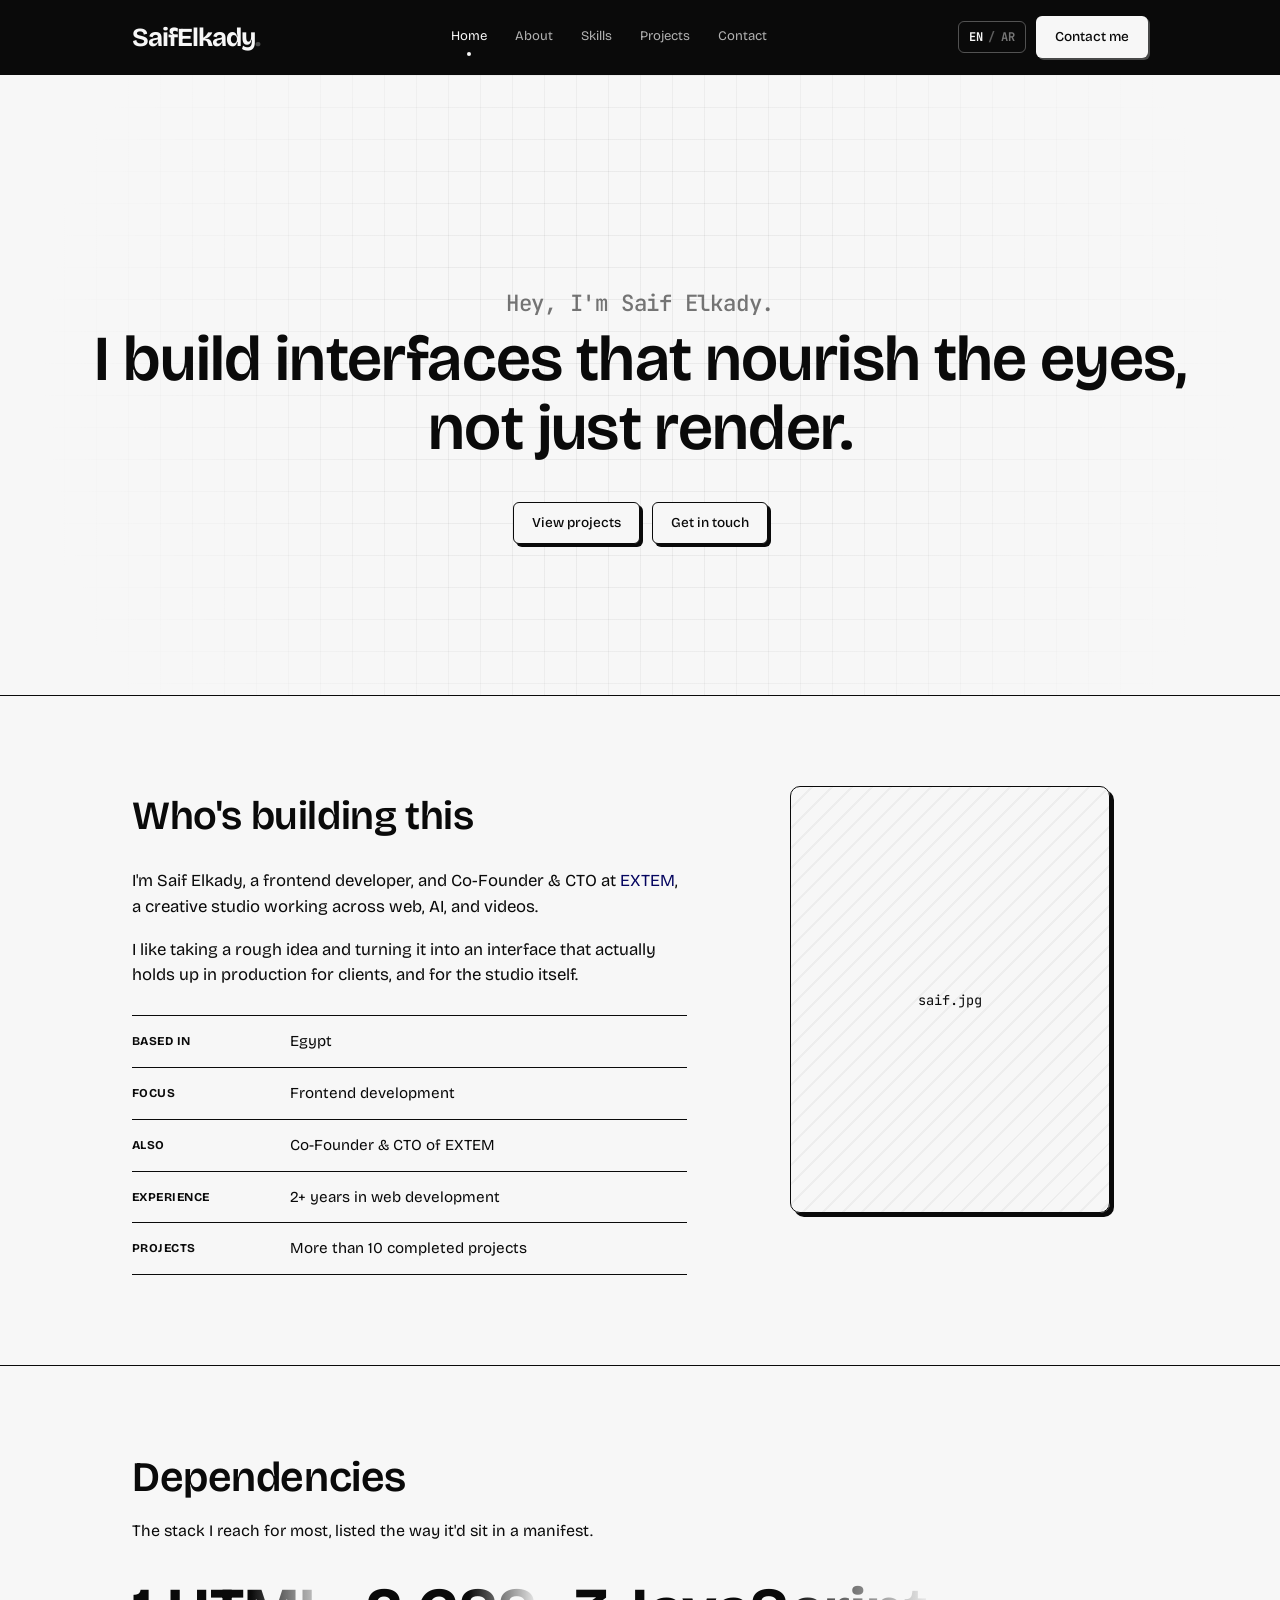
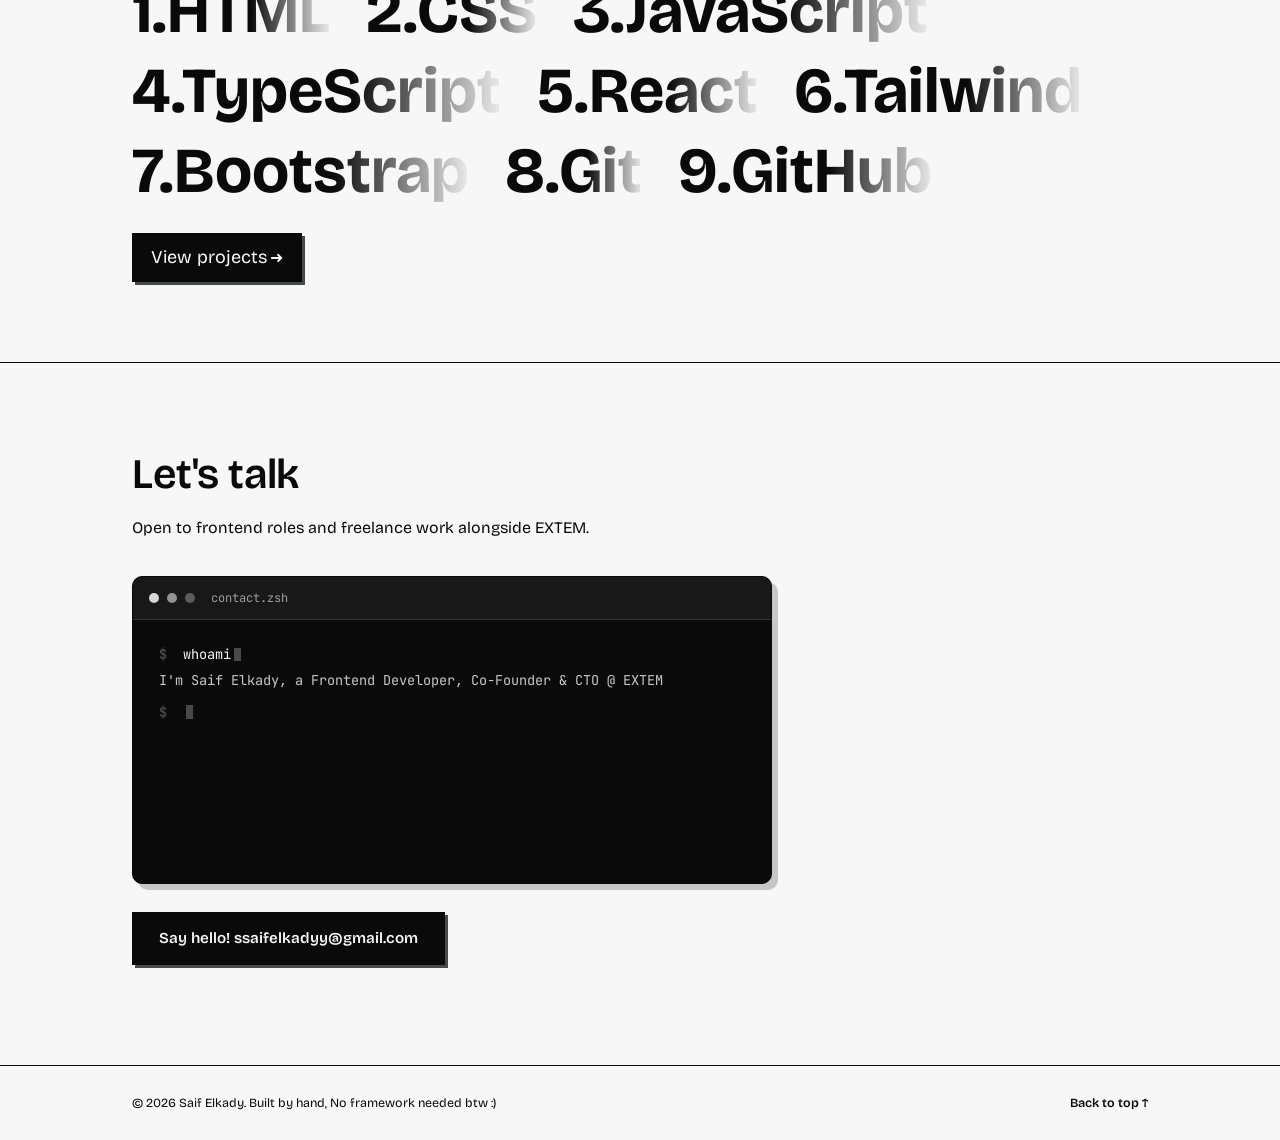
==== index.html @ 5979d2f0 "V1" ====
<!DOCTYPE html>
<html lang="en">

<head>
    <meta charset="UTF-8">
    <meta name="viewport" content="width=device-width, initial-scale=1.0">
    <title>Saif Elkady - The Website Dealer</title>
    <link rel="preconnect" href="https://fonts.googleapis.com" />
    <link rel="preconnect" href="https://fonts.gstatic.com" crossorigin />
    <link
        href="https://fonts.googleapis.com/css2?family=Bricolage+Grotesque:opsz,wght@12..96,200..800&family=Cairo:wght@200..1000&family=JetBrains+Mono:wght@400;700&display=swap"
        rel="stylesheet" />
    <link rel="stylesheet" href="style.css">

    <link rel="preconnect" href="https://fonts.googleapis.com">
    <link rel="preconnect" href="https://fonts.gstatic.com" crossorigin>
    <link href="https://fonts.googleapis.com/css2?family=Amiri+Quran&family=Bricolage+Grotesque:opsz,wght@12..96,200..800&family=DM+Sans:ital,opsz,wght@0,9..40,100..1000;1,9..40,100..1000&family=Montserrat:ital,wght@0,100..900;1,100..900&family=Zain:ital,wght@0,200;0,300;0,400;0,700;0,800;0,900;1,300;1,400&display=swap" rel="stylesheet">

</head>

<body class="is-loading">

    <div class="intro-loader" id="introLoader" role="presentation" aria-hidden="true">
        <span class="intro-brand" data-i18n="brand">SaifElkady<span class="accent-dot">.</span></span>
    </div>

    <header class="nav ">
        <div class="nav-inner">
            <div class="brand">
                <a href="#" class="brand-name" data-i18n="brand">SaifElkady<span class="accent-dot">.</span></a>
            </div>
            <nav class="tabs" aria-label="Section navigation">
                <a href="#hero" class="tab" data-i18n="nav.home">Home</a>
                <a href="#about" class="tab" data-i18n="nav.about">About</a>
                <a href="#skills" class="tab" data-i18n="nav.skills">Skills</a>
                <a href="projects.html" class="tab tab-projects" data-i18n="nav.projects">Projects</a>
                <a href="#contact" class="tab" data-i18n="nav.contact">Contact</a>
            </nav>
            <div class="nav-actions">
                <button type="button" class="lang-switch" id="langSwitch" aria-label="Switch language">
                    <span class="lang-switch-option" data-lang-option="en">EN</span>
                    <span class="lang-switch-divider">/</span>
                    <span class="lang-switch-option" data-lang-option="ar">AR</span>
                </button>
                <a href="#contact" class="cta-btn" data-i18n="nav.contactCta">Contact me</a>
                <button class="nav-toggle" id="navToggle" type="button" aria-expanded="false" aria-controls="mobileMenu" aria-label="Toggle navigation menu">
                    <span class="nav-toggle-bar"></span>
                    <span class="nav-toggle-bar"></span>
                    <span class="nav-toggle-bar"></span>
                </button>
            </div>
        </div>
        <div class="mobile-menu" id="mobileMenu">
            <a href="#hero" class="mobile-link" data-i18n="nav.home">Home</a>
            <a href="#about" class="mobile-link" data-i18n="nav.about">About</a>
            <a href="#skills" class="mobile-link" data-i18n="nav.skills">Skills</a>
            <a href="projects.html" class="mobile-link" data-i18n="nav.projects">Projects</a>
            <a href="#contact" class="mobile-link" data-i18n="nav.contact">Contact</a>
            <button type="button" class="mobile-lang-switch" id="mobileLangSwitch">
                <span class="lang-switch-option" data-lang-option="en">EN</span>
                <span class="lang-switch-divider">/</span>
                <span class="lang-switch-option" data-lang-option="ar">AR</span>
            </button>
        </div>
    </header>

    <main>

        <section class="hero reveal-section" id="hero">
            <div class="hero-copy">
                <h1>
                    <span class="hero-greet" data-i18n="hero.greet">Hey, I'm Saif Elkady.</span>
                    <br>
                    <span class="hero-line" data-i18n="hero.line">I build interfaces that nourish the eyes, not just render.</span>
                </h1>
                <div class="hero-actions">
                    <a href="projects.html" class="hero-btn" data-i18n="hero.viewProjects">View projects</a>
                    <a href="#contact" class="hero-btn" data-i18n="hero.getInTouch">Get in touch</a>
                </div>
            </div>
        </section>

        <section class="about reveal-section" id="about">
            <div class="section-inner about-inner">
                <div class="about-text">
                    <h2 data-i18n="about.heading">Who's building this</h2>
                    <p class="about-lede" data-i18n="about.lede1">I'm Saif Elkady, a frontend developer, and Co-Founder &amp; CTO at
                        <a href="https://extem.net" target="_blank" rel="noopener noreferrer" style="color: #05055f;">EXTEM</a>, a creative studio working across web, AI, and videos.
                    </p>
                    <p class="about-lede" data-i18n="about.lede2">I like taking a rough idea and turning it into an interface that
                        actually holds up in production for clients, and for the studio itself.</p>

                    <ul class="about-facts">
                        <li><span data-i18n="about.factBasedInLabel">Based in</span><span data-i18n="about.factBasedInValue">Egypt</span></li>
                        <li><span data-i18n="about.factFocusLabel">Focus</span><span data-i18n="about.factFocusValue">Frontend development</span></li>
                        <li><span data-i18n="about.factAlsoLabel">Also</span><span data-i18n="about.factAlsoValue">Co-Founder &amp; CTO of EXTEM</span></li>
                        <li><span data-i18n="about.factExpLabel">Experience</span><span data-i18n="about.factExpValue">2+ years in web development</span></li>
                        <li><span data-i18n="about.factProjLabel">Projects</span><span data-i18n="about.factProjValue">More than 10 completed projects</span></li>
                    </ul>
                </div>
                <div class="about-photo">
                    <div class="photo-frame">
                        <span>saif.jpg</span>
                    </div>
                </div>
            </div>
        </section>

        <section class="skills reveal-section" id="skills">
            <div class="section-inner">
                <h2 data-i18n="skills.heading">Skills</h2>
                <p class="section-sub" data-i18n="skills.sub">The skills I can use in my work.</p>

                <div class="chip-row">
                    <span class="chip">1.HTML</span>
                    <span class="chip">2.CSS</span>
                    <span class="chip">3.JavaScript</span>
                    <span class="chip">4.TypeScript</span>
                    <span class="chip">5.React</span>
                    <span class="chip">6.Tailwind</span>
                    <span class="chip">7.Bootstrap</span>
                    <span class="chip">8.Git</span>
                    <span class="chip">9.GitHub</span>
                </div>

                <a href="projects.html" class="cta-link"><span data-i18n="skills.viewProjects">View projects</span> <span>➜</span></a>
            </div>
        </section>

        <section class="contact reveal-section" id="contact">
            <div class="section-inner">
                <h2 data-i18n="contact.heading">Let's talk</h2>
                <p class="section-sub" data-i18n="contact.sub">Open to frontend roles and freelance work alongside EXTEM.</p>

                <div class="terminal">
                    <div class="editor-titlebar">
                        <span class="dot red"></span><span class="dot yellow"></span><span class="dot green"></span>
                        <span class="editor-filename">contact.zsh</span>
                    </div>
                    <div class="terminal-body">
                        <p><span class="prompt">$</span> <span class="type-cmd" data-text="whoami">whoami</span><span class="type-caret"></span></p>
                        <p class="out" data-i18n="contact.whoami">I'm Saif Elkady, a Frontend Developer, Co-Founder &amp; CTO @ EXTEM</p>
                        <p><span class="prompt">$</span> <span class="type-cmd" data-text="cat contact.md">cat contact.md</span><span class="type-caret"></span></p>
                        <p class="out">
                            <span data-i18n="contact.emailLabel">Email</span> &nbsp;&nbsp;➜ <a href="mailto:ssaifelkadyy@gmail.com">ssaifelkadyy@gmail.com</a><br>
                            <span data-i18n="contact.githubLabel">GitHub</span> &nbsp;➜ <a href="https://github.com/SaifElkady">https://github.com/SaifElkady</a><br>
                            <span data-i18n="contact.whatsappLabel">WhatsApp</span> ➜ <a href="https://wa.me/01114382483">+20 111 438 2483</a><br>
                            <span data-i18n="contact.instagramLabel">Instagram</span> ➜ <a href="https://www.instagram.com/ssaifelkadyy/">@ssaifelkadyy</a>
                        </p>
                        <p class="final-prompt"><span class="prompt">$</span> <span class="cursor-blink">&nbsp;</span></p>
                    </div>
                </div>

                <a href="mailto:ssaifelkadyy@gmail.com" class="btn btn-primary btn-large"><span data-i18n="contact.sayHello">Say hello! ssaifelkadyy@gmail.com</span></a>
            </div>
        </section>

    </main>

    <footer class="footer">
        <div class="section-inner footer-inner">
            <span data-i18n="footer.line">© 2026 Saif Elkady. Built by hand, No framework needed btw :)</span>
            <a href="#hero" class="back-top" data-i18n="footer.backTop">Back to top ↑</a>
        </div>
    </footer>

    <script src="i18n.js" defer></script>
    <script src="index.js" defer></script>

</body>

</html>
---- style.css ----
/* ============================================
   Saif Elkady — Portfolio
   Design: developer-editor motif — dark ink surface,
   accent highlights, Bricolage Grotesque + JetBrains Mono
   Arabic: Cairo (variable-weight companion to Bricolage Grotesque)
   ============================================ */

:root {
    --black: #0a0a0a;
    --white: #f7f7f7;
    --accent: #484949;
    --accent-selection: #212121ad;
    --bg: var(--white);
    --surface: var(--white);
    --border: var(--black);
    --text: var(--black);
    --text-invert: var(--white);
    --radius: 10px;
    --font-body: "Bricolage Grotesque", sans-serif;
    --font-arabic: "Zain", sans-serif;
    --font-mono: "JetBrains Mono", monospace;
    --dir: 1;
}

[dir="rtl"] {
    --dir: -1;
}

* {
    box-sizing: border-box;
    margin: 0;
    padding: 0;
}

*::selection {
    background: var(--accent-selection);
    color: var(--white);
}

html {
    scroll-behavior: smooth;
}

body {
    background: var(--bg);
    color: var(--text);
    font-family: var(--font-body);
    line-height: 1.5;
    -webkit-font-smoothing: antialiased;
    position: relative;
    overflow-x: hidden;
}

body.lang-ar {
    font-family: var(--font-arabic);
}


body.lang-ar .hero-greet,
body.lang-ar .editor-filename,
body.lang-ar .lang-switch,
body.lang-ar .mobile-lang-switch,
body.lang-ar .project-tag,
body.lang-ar .tag-chip {
    letter-spacing: 0;
}

.reveal-section {
    opacity: 0;
    transform: translateY(28px);
    transition: opacity 0.7s ease, transform 0.7s ease;
}

.reveal-section.is-visible {
    opacity: 1;
    transform: translateY(0);
}

a {
    color: inherit;
    text-decoration: none;
}

main,
header,
footer {
    position: relative;
    z-index: 1;
}

.section-inner {
    max-width: 1080px;
    margin: 0 auto;
    padding: 0 32px;
}

h1,
h2,
h3 {
    font-family: var(--font-body);
    font-weight: 600;
    letter-spacing: -0.01em;
}

body.lang-ar h1,
body.lang-ar h2,
body.lang-ar h3 {
    font-family: var(--font-arabic);
    letter-spacing: 0;
    font-weight: 700;
}

/* ============ INTRO LOADER ============ */
body.is-loading {
    overflow: hidden;
}

.intro-loader {
    position: fixed;
    inset: 0;
    z-index: 100;
    display: flex;
    align-items: center;
    justify-content: center;
    background: var(--black);
    transition: opacity 0.6s ease, visibility 0.6s ease;
}

.intro-brand {
    font-family: var(--font-body);
    font-weight: 700;
    font-size: clamp(28px, 6vw, 44px);
    letter-spacing: -0.04em;
    color: var(--white);
    opacity: 0;
    transform: translateY(8px);
    animation: introIn 0.5s ease 0.15s forwards;
    direction: ltr;
    unicode-bidi: isolate;
}

@keyframes introIn {
    to {
        opacity: 1;
        transform: translateY(0);
    }
}

.intro-loader.is-hidden {
    opacity: 0;
    visibility: hidden;
    pointer-events: none;
}

@media (prefers-reduced-motion: reduce) {
    .intro-loader {
        transition: none;
    }
    .intro-brand {
        animation: none;
        opacity: 1;
        transform: none;
    }
}

/* ============ NAV ============ */
.nav {
    position: sticky;
    top: 0;
    z-index: 10;
    background: var(--black);
    backdrop-filter: blur(10px);
    border-bottom: 1px solid var(--border);
}

.nav-inner {
    max-width: 1080px;
    margin: 0 auto;
    padding: 16px 32px;
    display: flex;
    align-items: center;
    justify-content: space-between;
    gap: 24px;
}

.brand {
    display: flex;
    align-items: center;
    gap: 4px;
    font-family: var(--font-body);
    font-weight: 700;
    font-size: 26px;
    letter-spacing: -0.04em;
    transition: all 0.2s ease;
    direction: ltr;
}

.brand-name {
    color: var(--white);
    display: inline-block;
    transition: all 0.2s ease;
}

.brand-name:hover {
    opacity: 0.8;
    scale: 0.991;
}

.accent-dot {
    color: var(--accent);
}

.tabs {
    position: relative;
    display: flex;
    gap: 4px;
    font-size: 0.82rem;
}

.tab {
    padding: 7px 12px;
    border-radius: 6px;
    color: var(--white);
    opacity: 0.7;
    transition: opacity 0.2s ease;
    position: relative;
}

.tab:hover,
.tab.is-active {
    opacity: 1;
}

.nav-dot {
    position: absolute;
    bottom: -2px;
    width: 4px;
    height: 4px;
    border-radius: 50%;
    background: var(--white);
    opacity: 0;
    transition: left 0.35s cubic-bezier(0.65, 0, 0.35, 1), opacity 0.2s ease;
    pointer-events: none;
}

.nav-dot.is-visible {
    opacity: 1;
}

.nav-actions {
    display: flex;
    align-items: center;
    gap: 10px;
}

/* ---- Language switch ---- */
.lang-switch,
.mobile-lang-switch {
    display: inline-flex;
    align-items: center;
    gap: 5px;
    font-family: var(--font-mono);
    font-size: 0.75rem;
    font-weight: 700;
    letter-spacing: 0.02em;
    background: transparent;
    color: var(--white);
    border: 1px solid rgba(247, 247, 247, 0.3);
    border-radius: 6px;
    padding: 7px 10px;
    cursor: pointer;
    transition: border-color 0.2s ease, background 0.2s ease;
    direction: ltr;
}

.lang-switch:hover,
.mobile-lang-switch:hover {
    border-color: rgba(247, 247, 247, 0.7);
}

.lang-switch-option {
    opacity: 0.45;
    transition: opacity 0.2s ease;
}

.lang-switch-option.is-active {
    opacity: 1;
}

.lang-switch-divider {
    opacity: 0.35;
}

.mobile-lang-switch {
    margin: 14px 32px 18px;
    align-self: flex-start;
}

@media (min-width: 861px) {
    .mobile-lang-switch {
        display: none;
    }
}

.nav-toggle {
    display: none;
    flex-direction: column;
    justify-content: center;
    align-items: center;
    gap: 4px;
    width: 36px;
    height: 36px;
    background: transparent;
    border: 1px solid rgba(247, 247, 247, 0.3);
    border-radius: 6px;
    cursor: pointer;
    padding: 0;
}

.nav-toggle-bar {
    width: 16px;
    height: 2px;
    background: var(--white);
    transition: transform 0.25s ease, opacity 0.2s ease;
}

.nav-toggle[aria-expanded="true"] .nav-toggle-bar:nth-child(1) {
    transform: translateY(6px) rotate(45deg);
}

.nav-toggle[aria-expanded="true"] .nav-toggle-bar:nth-child(2) {
    opacity: 0;
}

.nav-toggle[aria-expanded="true"] .nav-toggle-bar:nth-child(3) {
    transform: translateY(-6px) rotate(-45deg);
}

.mobile-menu {
    display: flex;
    flex-direction: column;
    background: var(--black);
    border-top: 1px solid rgba(247, 247, 247, 0.12);
    max-height: 0;
    overflow: hidden;
    transition: max-height 0.3s ease;
}

.mobile-menu.is-open {
    max-height: 400px;
}

.mobile-link {
    padding: 14px 32px;
    color: var(--white);
    font-size: 0.95rem;
    opacity: 0.8;
    border-bottom: 1px solid rgba(247, 247, 247, 0.08);
    transition: opacity 0.15s ease;
}

.mobile-link:last-child {
    border-bottom: none;
}

.mobile-link:hover,
.mobile-link.is-active {
    opacity: 1;
}

@media (min-width: 861px) {
    .mobile-menu,
    .nav-toggle {
        display: none;
    }
}

@media (prefers-reduced-motion: reduce) {
    .mobile-menu {
        transition: none;
    }
}

.cta-btn {
    font-size: 0.85rem;
    font-weight: 500;
    padding: 10px 18px;
    border-radius: 6px;
    border: 1px solid transparent;
    display: inline-block;
    transition: all 0.2s ease;
    white-space: nowrap;
    background: var(--white);
    color: var(--black);
    box-shadow: calc(2px * var(--dir)) 2px 0px var(--accent);
}

.cta-btn:hover {
    transform: translate(calc(-1px * var(--dir)), -1px);
    box-shadow: calc(3px * var(--dir)) 3px 0px var(--accent);
}

.cta-btn:active {
    transform: translate(calc(1px * var(--dir)), 1px);
    box-shadow: calc(1px * var(--dir)) 1px 0px var(--accent);
}

/* ============ HERO ============ */
.hero {
    position: relative;
    background: var(--white);
    color: var(--black);
    padding: 88px 32px 60px;
    overflow: hidden;
    isolation: isolate;
    min-height: 620px;
    display: flex;
    align-items: center;
    justify-content: center;
    background-image:
        linear-gradient(to right, rgba(10, 10, 10, 0.05) 1px, transparent 1px),
        linear-gradient(to bottom, rgba(10, 10, 10, 0.05) 1px, transparent 1px);
    background-size: 32px 32px;
    --mx: 50%;
    --my: 42%;
}

.hero::before {
    content: "";
    position: absolute;
    inset: 0;
    background: radial-gradient(circle at center, transparent 30%, var(--white) 85%);
    pointer-events: none;
    z-index: 1;
}

.hero::after {
    content: "";
    position: absolute;
    inset: 0;
    background: radial-gradient(420px circle at var(--mx) var(--my), rgba(10, 10, 10, 0.06), transparent 70%);
    pointer-events: none;
    z-index: 2;
    opacity: 0;
    transition: opacity 0.4s ease;
}

.hero:hover::after {
    opacity: 1;
}

@media (prefers-reduced-motion: reduce), (pointer: coarse) {
    .hero::after {
        display: none;
    }
}

.hero-copy {
    position: relative;
    z-index: 3;
    display: flex;
    flex-direction: column;
    align-items: center;
    justify-content: center;
    margin: 0 auto;
    text-align: center;
}

.hero-copy h1 {
    font-size: clamp(2rem, 5vw, 76px);
    line-height: 1.08;
    max-width: 1200px;
    margin-bottom: 40px;
    color: var(--black);
}

body.lang-ar .hero-copy h1 {
    line-height: 1.35;
}

.hero-line {
    display: inline-block;
}

.hero-greet {
    display: inline-block;
    font-family: "JetBrains Mono", monospace;
    font-size: clamp(1rem, 2.2vw, 1.4rem);
    font-weight: 500;
    letter-spacing: -0.01em;
    color: var(--black);
    opacity: 0.55;
    margin-bottom: 4px;
}

body.lang-ar .hero-greet {
    font-family: var(--font-arabic);
    font-weight: 600;
}

.hero-actions {
    display: flex;
    gap: 12px;
    justify-content: center;
    opacity: 0;
    animation: slideUp 0.8s cubic-bezier(0.16, 1, 0.3, 1) 0.2s forwards;
    animation-play-state: paused;
}

body.intro-done .hero-actions {
    animation-play-state: running;
}


.hero-btn {
    font-size: 0.85rem;
    font-weight: 500;
    padding: 10px 18px;
    border-radius: 6px;
    border: 1px solid var(--black);
    display: inline-block;
    transition: transform 0.1s ease, box-shadow 0.1s ease, background 0.15s ease;
    white-space: nowrap;
    background: var(--white);
    color: var(--black);
    box-shadow: calc(3px * var(--dir)) 3px 0px var(--black);
}

.hero-btn:hover {
    background: var(--black);
    color: var(--white);
    box-shadow: calc(1px * var(--dir)) 1px 0px var(--black);
    transform: translate(calc(2px * var(--dir)), 2px);
}

.hero-btn:active {
    transform: translate(calc(3px * var(--dir)), 3px);
    box-shadow: 0px 0px 0px var(--black);
}

@keyframes slideUp {
    from {
        opacity: 0;
        transform: translateY(20px);
    }
    to {
        opacity: 1;
        transform: translateY(0);
    }
}

@media (prefers-reduced-motion: reduce) {
    .hero-actions {
        animation: none;
        opacity: 1;
        transform: none;
    }
}

/* ============ ABOUT ============ */
.about {
    padding: 90px 0;
    border-top: 1px solid var(--border);
}

.about-inner {
    display: grid;
    grid-template-columns: 1.4fr 1fr;
    gap: 64px;
    align-items: start;
}

.about h2 {
    font-size: 40px;
    margin-bottom: 22px;
}

.about-lede {
    font-size: 1.05rem;
    color: var(--text);
    max-width: 56ch;
    margin-bottom: 18px;
}

.about-lede strong {
    font-weight: 700;
}

.about-facts {
    list-style: none;
    margin-top: 28px;
    border-top: 1px solid var(--border);
}

.about-facts li {
    display: flex;
    gap: 18px;
    padding: 14px 0;
    border-bottom: 1px solid var(--border);
    font-size: 0.95rem;
}

.about-facts li span:first-child {
    flex: 0 0 140px;
    font-weight: 700;
    text-transform: uppercase;
    font-size: 0.75rem;
    letter-spacing: 0.04em;
    padding-top: 2px;
}

body.lang-ar .about-facts li span:first-child {
    text-transform: none;
    letter-spacing: 0;
}

.about-photo {
    display: flex;
    justify-content: center;
}

.photo-frame {
    width: 100%;
    max-width: 320px;
    aspect-ratio: 3/4;
    border: 1px solid var(--border);
    border-radius: var(--radius);
    display: flex;
    align-items: center;
    justify-content: center;
    font-family: var(--font-mono);
    font-size: 0.85rem;
    color: var(--text);
    background: repeating-linear-gradient(135deg, rgba(10,10,10,0.04) 0 2px, transparent 2px 14px);
    box-shadow: calc(4px * var(--dir)) 4px 0px var(--black);
    direction: ltr;
}

@media (max-width: 860px) {
    .about-inner {
        grid-template-columns: 1fr;
    }
    .about-photo {
        order: -1;
    }
    .photo-frame {
        max-width: 220px;
    }
}

/* ============ SKILLS ============ */
.skills {
    padding: 80px 0;
    border-top: 1px solid var(--border);
}

.skills h2,
.contact h2 {
    font-size: 42px;
    margin-bottom: 10px;
}

.section-sub {
    color: var(--text-muted);
    max-width: 56ch;
    margin-bottom: 36px;
}

.chip-row {
    display: flex;
    flex-wrap: wrap;
    gap: 16px;
    direction: ltr;
    justify-content: flex-start;
}

body.lang-ar .chip-row {
    justify-content: flex-end;
}

.chip {
    position: relative;
    display: inline-block;
    font-family: var(--font-body);
    font-size: clamp(2rem, 5vw, 4rem);
    font-weight: 700;
    line-height: 1;
    white-space: nowrap;
    color: var(--black);
    background: linear-gradient(90deg, var(--black) 0%, var(--black) 60%, rgba(10, 10, 10, 0.4) 85%, rgba(10, 10, 10, 0.05) 100%);
    -webkit-background-clip: text;
    background-clip: text;
    -webkit-text-fill-color: transparent;
    transition: transform 0.2s ease, opacity 0.5s ease, translate 0.5s ease;
    margin-right: 20px;
    opacity: 0;
    translate: 0 16px;
}

.skills.is-visible .chip {
    opacity: 1;
    translate: 0 0;
}

.chip:nth-child(1) { transition-delay: 0.05s; }
.chip:nth-child(2) { transition-delay: 0.1s; }
.chip:nth-child(3) { transition-delay: 0.15s; }
.chip:nth-child(4) { transition-delay: 0.2s; }
.chip:nth-child(5) { transition-delay: 0.25s; }
.chip:nth-child(6) { transition-delay: 0.3s; }
.chip:nth-child(7) { transition-delay: 0.35s; }
.chip:nth-child(8) { transition-delay: 0.4s; }
.chip:nth-child(9) { transition-delay: 0.45s; }

@media (prefers-reduced-motion: reduce) {
    .chip {
        opacity: 1;
        translate: 0 0;
        transition-delay: 0s;
    }
}

.chip:hover {
    transform: none;
}

.cta-link {
    font-family: var(--font-body);
    font-size: 18px;
    margin-top: 30px;
    background: var(--black);
    color: var(--white);
    display: inline-flex;
    align-items: center;
    justify-content: center;
    padding: 10px 18px;
    border: 1px solid var(--black);
    box-shadow: calc(3px * var(--dir)) 3px 0px var(--accent);
    transition: transform 0.1s ease, box-shadow 0.1s ease, background 0.2s ease, color 0.2s ease;
}

body.lang-ar .cta-link {
    font-family: var(--font-arabic);
}

.cta-link:hover {
    background: var(--white);
    color: var(--black);
    box-shadow: calc(1px * var(--dir)) 1px 0px var(--accent);
    transform: translate(calc(2px * var(--dir)), 2px);
}

.cta-link span:last-child {
    display: inline-block;
    transition: margin-left 0.2s ease, margin-right 0.2s ease;
    font-size: 16px;
    margin-left: 2px;
}

.cta-link:hover span:last-child {
    margin-left: 6px;
}

body.lang-ar .cta-link span:last-child {
    display: inline-block;
    transform: scaleX(-1);
    margin-left: 0;
    margin-right: 2px;
}

body.lang-ar .cta-link:hover span:last-child {
    margin-right: 6px;
}

/* ============ PROJECTS PAGE ============ */
.projects-hero {
    padding: 70px 0 20px;
}

.projects-hero h1 {
    font-size: clamp(2rem, 5vw, 52px);
    line-height: 1.1;
    margin-bottom: 18px;
    max-width: 720px;
}

body.lang-ar .projects-hero h1 {
    line-height: 1.3;
}

.projects {
    padding: 40px 0 90px;
}

.project-grid {
    display: grid;
    grid-template-columns: repeat(3, 1fr);
    gap: 24px;
    margin-top: 8px;
}

.project-card {
    background: var(--white);
    border: 1px solid var(--border);
    border-radius: var(--radius);
    overflow: hidden;
    display: flex;
    flex-direction: column;
    transition: transform 0.15s ease, box-shadow 0.15s ease;
}

.project-card:hover {
    transform: translate(calc(-2px * var(--dir)), -2px);
    box-shadow: calc(5px * var(--dir)) 5px 0px var(--accent);
}

.project-thumb {
    aspect-ratio: 16/10;
    background: repeating-linear-gradient(135deg, rgba(10,10,10,0.04) 0 2px, transparent 2px 14px);
    display: flex;
    align-items: center;
    justify-content: center;
    color: var(--text);
    border-bottom: 1px solid var(--border);
    font-family: var(--font-mono);
    font-size: 0.75rem;
    text-align: center;
    padding: 12px;
}

body.lang-ar .project-thumb {
    font-family: var(--font-arabic);
}

.project-body {
    padding: 22px;
    display: flex;
    flex-direction: column;
    flex: 1;
}

.project-head {
    display: flex;
    align-items: center;
    justify-content: space-between;
    margin-bottom: 8px;
    gap: 8px;
}

.project-head h3 {
    font-size: 1.1rem;
}

.project-tag {
    font-family: var(--font-mono);
    font-size: 0.7rem;
    text-transform: uppercase;
    letter-spacing: 0.04em;
    color: var(--text);
    white-space: nowrap;
    border: 1px solid var(--border);
    padding: 3px 8px;
    border-radius: 20px;
}

.project-body p {
    color: var(--text);
    font-size: 0.9rem;
    margin-bottom: 6px;
}

.tag-row {
    display: flex;
    flex-wrap: wrap;
    gap: 8px;
    margin-top: 10px;
}

.tag-chip {
    font-family: var(--font-mono);
    font-size: 0.72rem;
    padding: 5px 12px;
    border-radius: 20px;
    border: 1px solid var(--border);
    background: var(--white);
    color: var(--text);
}

.project-links {
    display: flex;
    gap: 18px;
    margin-top: auto;
    padding-top: 16px;
    font-size: 0.85rem;
}

.link-arrow {
    color: var(--text);
    border-bottom: 1px solid var(--accent);
    transition: opacity 0.15s ease;
}

.link-arrow:hover {
    opacity: 0.6;
}

@media (max-width: 860px) {
    .project-grid {
        grid-template-columns: 1fr;
    }
}

/* ============ CONTACT ============ */
.contact {
    padding: 80px 0 100px;
    border-top: 1px solid var(--border);
}

.terminal {
    background: var(--black);
    border: 1px solid var(--border);
    border-radius: var(--radius);
    overflow: hidden;
    max-width: 640px;
    margin-bottom: 28px;
    box-shadow: 6px 6px 0px rgba(10, 10, 10, 0.2);
    direction: ltr;
    text-align: left;
}

.editor-titlebar {
    display: flex;
    align-items: center;
    gap: 8px;
    padding: 12px 16px;
    background: rgba(247, 247, 247, 0.06);
    border-bottom: 1px solid rgba(247, 247, 247, 0.12);
}

.dot {
    width: 10px;
    height: 10px;
    border-radius: 50%;
    background: rgba(247, 247, 247, 0.85);
}

.dot.yellow { background: rgba(247, 247, 247, 0.55); }
.dot.green { background: rgba(247, 247, 247, 0.3); }

.editor-filename {
    margin-left: 8px;
    font-family: var(--font-mono);
    font-size: 0.75rem;
    color: rgba(247, 247, 247, 0.6);
}

.terminal-body {
    padding: 22px 26px;
    font-family: var(--font-mono);
    font-size: 0.85rem;
    line-height: 1.9;
    color: var(--text-invert);
}

.terminal-body .out {
    font-family: var(--font-mono);
}

body.lang-ar .terminal-body .out[data-i18n],
body.lang-ar .terminal-body .out span[data-i18n] {
    font-family: var(--font-arabic);
    unicode-bidi: isolate;
}

.prompt {
    color: var(--accent);
    margin-right: 8px;
    font-weight: 700;
}

.out {
    color: rgba(247, 247, 247, 0.8);
    margin-bottom: 6px;
    overflow-wrap: anywhere;
}

.out a {
    color: var(--white);
    text-decoration: underline;
    text-decoration-color: var(--accent);
}

.out a:hover {
    color: var(--accent);
}

/* Terminal Typing Animation */
.typewriter {
    display: inline-block;
    overflow: hidden;
    border-right: 2px solid var(--accent);
    white-space: nowrap;
    max-width: fit-content;
    animation: typing 1.5s steps(10, end), blink-caret 0.75s step-end infinite;
}

.typewriter-second {
    display: inline-block;
    overflow: hidden;
    white-space: nowrap;
    max-width: fit-content;
    animation: typing 1.8s steps(12, end) 1.6s both;
}

@keyframes typing {
    from { width: 0 }
    to { width: 100% }
}

@keyframes blink-caret {
    from, to { border-color: transparent }
    50% { border-color: var(--accent); }
}

.cursor-blink {
    display: inline-block;
    width: 8px;
    background: var(--accent);
    animation: cursorBlink 1.1s steps(1) infinite;
}

@keyframes cursorBlink {
    50% { background: transparent; }
}

.type-caret {
    display: inline-block;
    width: 7px;
    height: 1em;
    margin-left: 3px;
    vertical-align: -2px;
    background: var(--accent);
    animation: cursorBlink 1s steps(1) infinite;
}

.out,
.final-prompt {
    transition: opacity 0.4s ease, translate 0.4s ease;
}

.out.pending {
    opacity: 0;
    translate: 0 6px;
}

.final-prompt.pending {
    opacity: 0;
}

@media (prefers-reduced-motion: reduce) {
    .type-caret {
        animation: none;
    }
}

.btn {
    font-family: var(--font-body);
    font-weight: 600;
    display: inline-block;
    border: 1px solid var(--black);
    transition: transform 0.1s ease, box-shadow 0.1s ease, background 0.2s ease, color 0.2s ease;
}

body.lang-ar .btn {
    font-family: var(--font-arabic);
}

.btn-primary {
    background: var(--black);
    color: var(--white);
    box-shadow: calc(3px * var(--dir)) 3px 0px var(--accent);
}

.btn-primary:hover {
    background: var(--white);
    color: var(--black);
    box-shadow: calc(1px * var(--dir)) 1px 0px var(--accent);
    transform: translate(calc(2px * var(--dir)), 2px);
}

.btn-large {
    padding: 14px 26px;
    font-size: 0.95rem;
}

/* ============ FOOTER ============ */
.footer {
    border-top: 1px solid var(--border);
    padding: 28px 0;
}

.footer-inner {
    display: flex;
    align-items: center;
    justify-content: space-between;
    font-family: var(--font-body);
    font-size: 0.78rem;
    color: var(--text);
}

body.lang-ar .footer-inner {
    font-family: var(--font-arabic);
}

.back-top {
    color: var(--text);
    font-weight: 600;
}

.back-top:hover {
    color: var(--accent);
}

/* ============ RESPONSIVE ============ */
@media (max-width: 860px) {
    .tabs {
        display: none;
    }
    .nav-toggle {
        display: inline-flex;
    }
    .nav-inner {
        justify-content: space-between;
    }
}

@media (max-width: 480px) {
    .section-inner {
        padding: 0 20px;
    }
    .hero {
        padding: 64px 20px 56px;
        min-height: auto;
    }
    .nav-inner {
        padding: 14px 20px;
        gap: 12px;
    }
    .brand {
        font-size: 22px;
    }
    .about-facts li {
        flex-direction: column;
        gap: 4px;
        padding: 12px 0;
    }
    .about-facts li span:first-child {
        flex: none;
    }
    .terminal-body {
        padding: 18px 18px;
        font-size: 0.78rem;
        line-height: 1.8;
    }
    .footer-inner {
        flex-direction: column;
        gap: 8px;
        text-align: center;
    }
}

/* Accessibility */
a:focus-visible,
.btn:focus-visible {
    outline: 2px solid var(--accent);
    outline-offset: 2px;
}
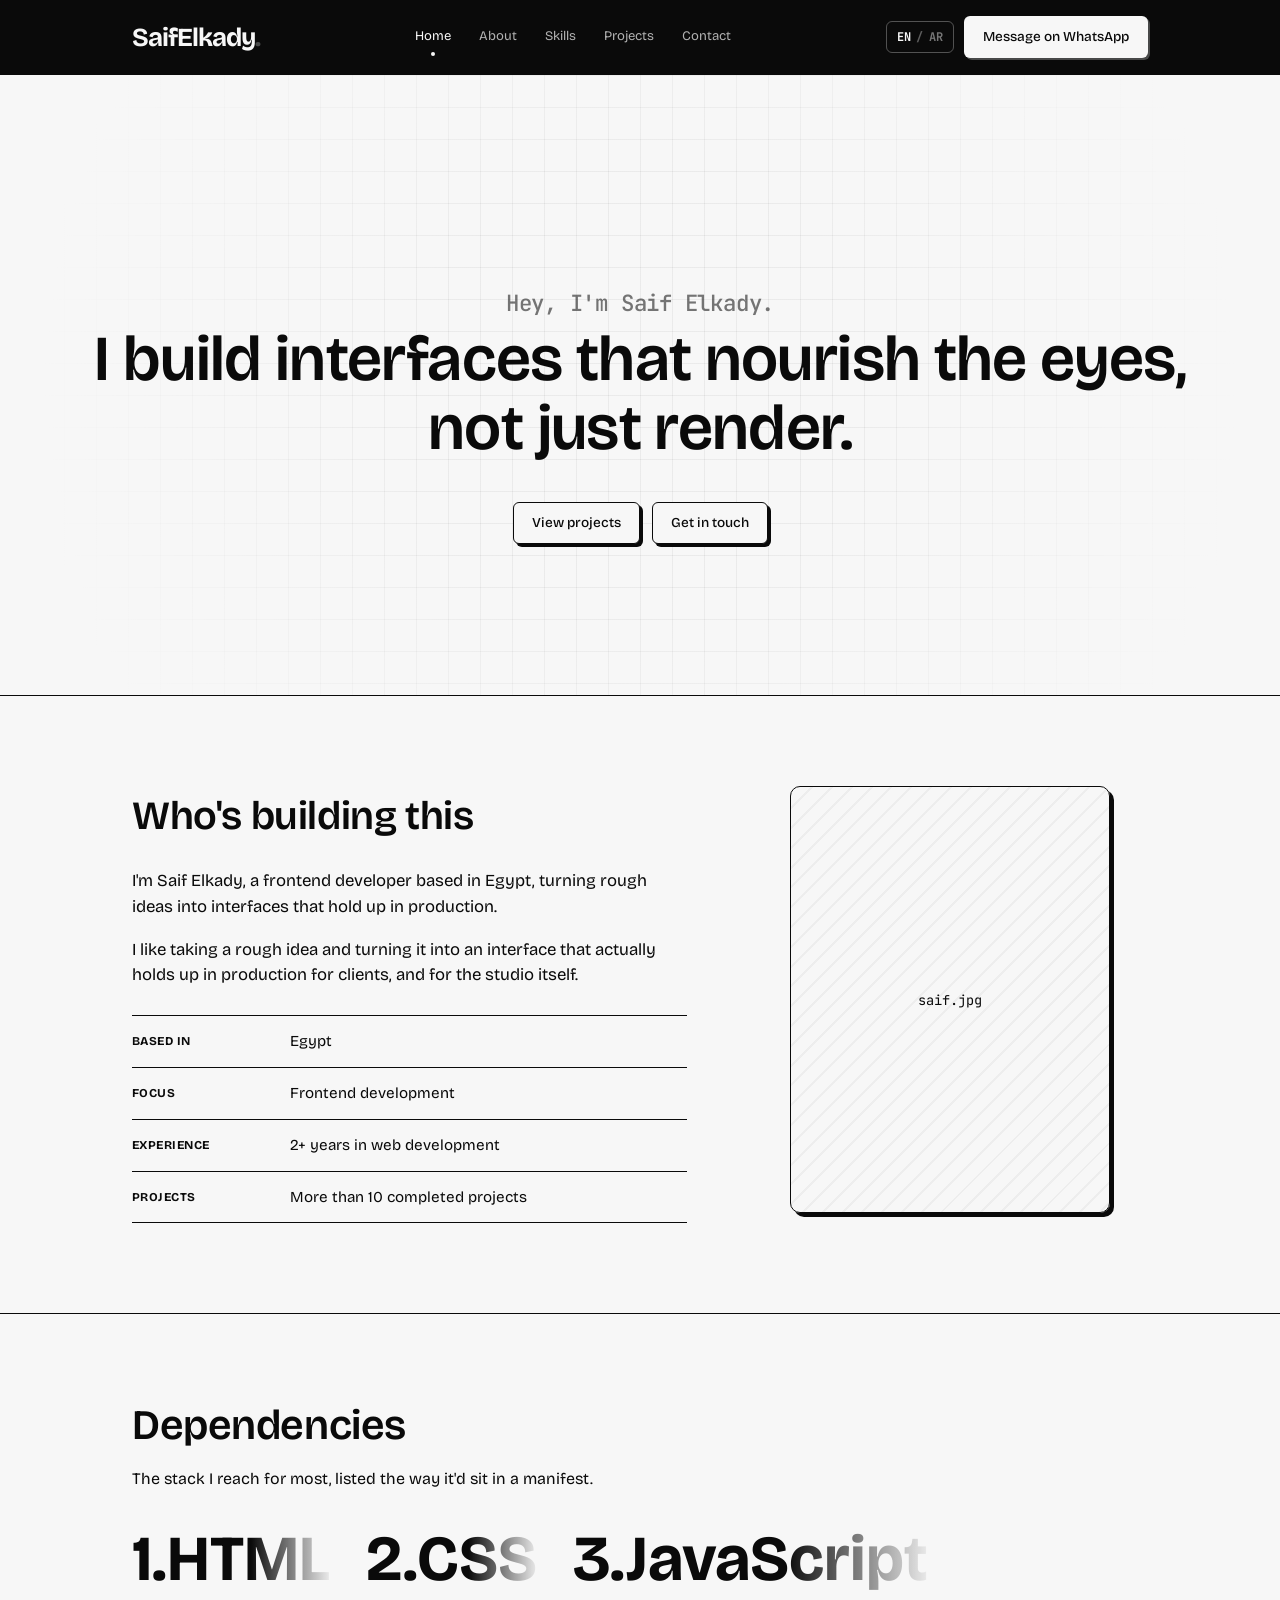
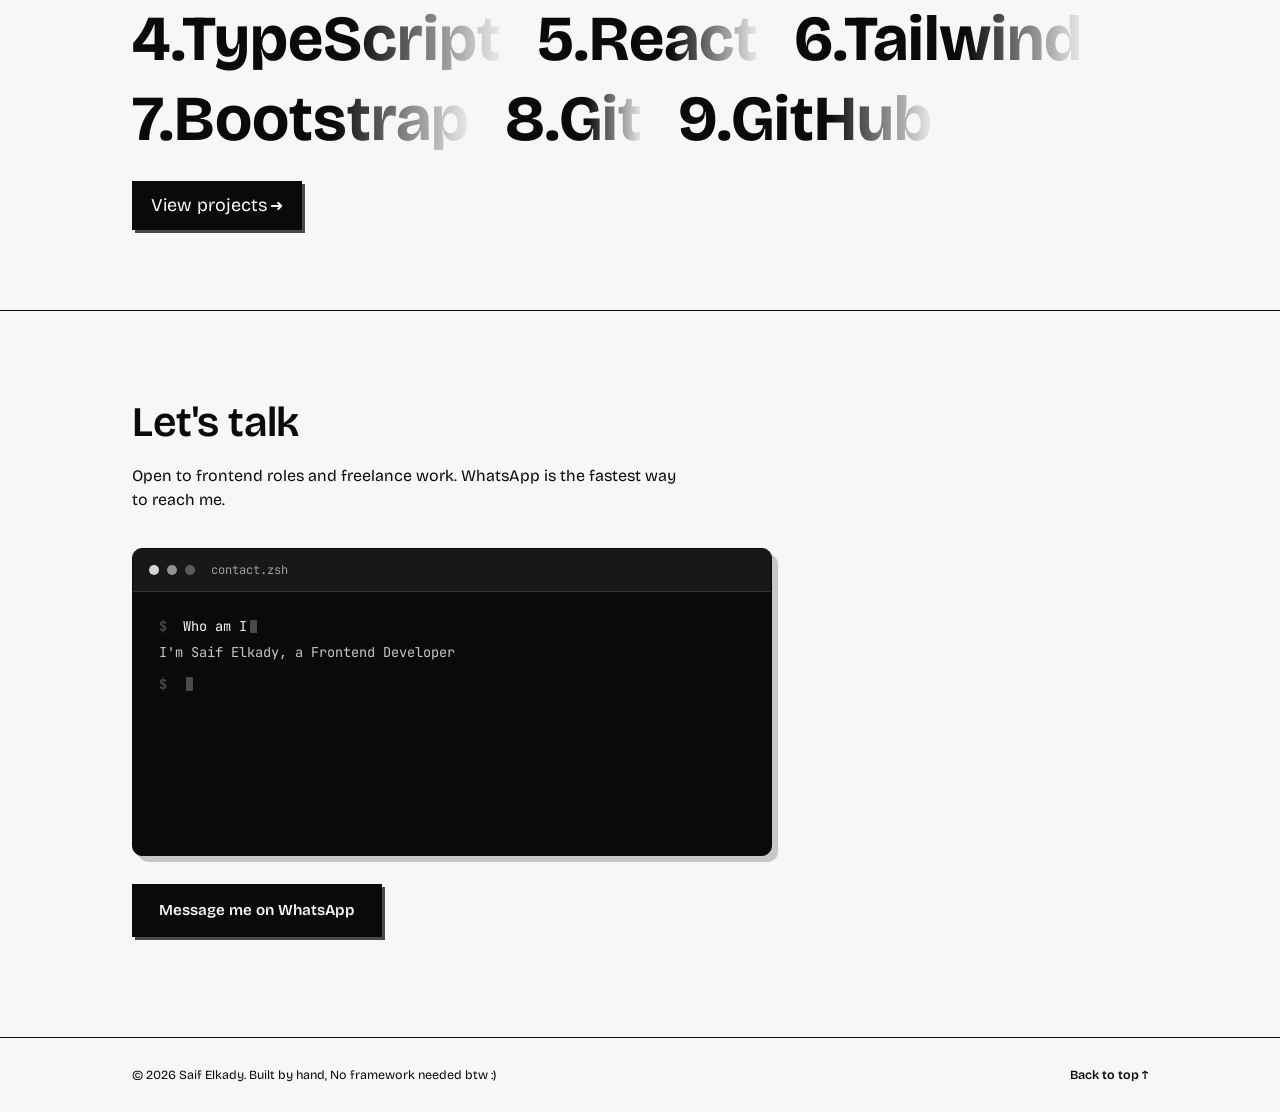
==== commit 1dd7fb83: "Update contact links and project descriptions for clarity and consistency" ====
--- a/index.html
+++ b/index.html
@@ -15,6 +15,22 @@
     <link rel="preconnect" href="https://fonts.googleapis.com">
     <link rel="preconnect" href="https://fonts.gstatic.com" crossorigin>
     <link href="https://fonts.googleapis.com/css2?family=Amiri+Quran&family=Bricolage+Grotesque:opsz,wght@12..96,200..800&family=DM+Sans:ital,opsz,wght@0,9..40,100..1000;1,9..40,100..1000&family=Montserrat:ital,wght@0,100..900;1,100..900&family=Zain:ital,wght@0,200;0,300;0,400;0,700;0,800;0,900;1,300;1,400&display=swap" rel="stylesheet">
+
+    <script>
+        (function () {
+            try {
+                const stored = localStorage.getItem('saifelkady-lang');
+                const browserLang = (navigator.language || '').toLowerCase().startsWith('ar') ? 'ar' : 'en';
+                const lang = stored || browserLang;
+                const dir = lang === 'ar' ? 'rtl' : 'ltr';
+                document.documentElement.setAttribute('lang', lang);
+                document.documentElement.setAttribute('dir', dir);
+                document.documentElement.classList.toggle('lang-ar', lang === 'ar');
+            } catch (e) {
+                
+            }
+        })();
+    </script>
 
 </head>
 
@@ -42,7 +58,7 @@
                     <span class="lang-switch-divider">/</span>
                     <span class="lang-switch-option" data-lang-option="ar">AR</span>
                 </button>
-                <a href="#contact" class="cta-btn" data-i18n="nav.contactCta">Contact me</a>
+                <a href="https://wa.me/201114382483" target="_blank" rel="noopener noreferrer" class="cta-btn" data-i18n="nav.contactCta">Message me</a>
                 <button class="nav-toggle" id="navToggle" type="button" aria-expanded="false" aria-controls="mobileMenu" aria-label="Toggle navigation menu">
                     <span class="nav-toggle-bar"></span>
                     <span class="nav-toggle-bar"></span>
@@ -56,11 +72,7 @@
             <a href="#skills" class="mobile-link" data-i18n="nav.skills">Skills</a>
             <a href="projects.html" class="mobile-link" data-i18n="nav.projects">Projects</a>
             <a href="#contact" class="mobile-link" data-i18n="nav.contact">Contact</a>
-            <button type="button" class="mobile-lang-switch" id="mobileLangSwitch">
-                <span class="lang-switch-option" data-lang-option="en">EN</span>
-                <span class="lang-switch-divider">/</span>
-                <span class="lang-switch-option" data-lang-option="ar">AR</span>
-            </button>
+            
         </div>
     </header>
 
@@ -84,16 +96,13 @@
             <div class="section-inner about-inner">
                 <div class="about-text">
                     <h2 data-i18n="about.heading">Who's building this</h2>
-                    <p class="about-lede" data-i18n="about.lede1">I'm Saif Elkady, a frontend developer, and Co-Founder &amp; CTO at
-                        <a href="https://extem.net" target="_blank" rel="noopener noreferrer" style="color: #05055f;">EXTEM</a>, a creative studio working across web, AI, and videos.
-                    </p>
+                    <p class="about-lede" data-i18n="about.lede1">I'm Saif Elkady, a frontend developer based in Egypt, turning rough ideas into interfaces that hold up in production.</p>
                     <p class="about-lede" data-i18n="about.lede2">I like taking a rough idea and turning it into an interface that
                         actually holds up in production for clients, and for the studio itself.</p>
 
                     <ul class="about-facts">
                         <li><span data-i18n="about.factBasedInLabel">Based in</span><span data-i18n="about.factBasedInValue">Egypt</span></li>
                         <li><span data-i18n="about.factFocusLabel">Focus</span><span data-i18n="about.factFocusValue">Frontend development</span></li>
-                        <li><span data-i18n="about.factAlsoLabel">Also</span><span data-i18n="about.factAlsoValue">Co-Founder &amp; CTO of EXTEM</span></li>
                         <li><span data-i18n="about.factExpLabel">Experience</span><span data-i18n="about.factExpValue">2+ years in web development</span></li>
                         <li><span data-i18n="about.factProjLabel">Projects</span><span data-i18n="about.factProjValue">More than 10 completed projects</span></li>
                     </ul>
@@ -130,7 +139,7 @@
         <section class="contact reveal-section" id="contact">
             <div class="section-inner">
                 <h2 data-i18n="contact.heading">Let's talk</h2>
-                <p class="section-sub" data-i18n="contact.sub">Open to frontend roles and freelance work alongside EXTEM.</p>
+                <p class="section-sub" data-i18n="contact.sub">Open to frontend roles and freelance work. WhatsApp is the fastest way to reach me.</p>
 
                 <div class="terminal">
                     <div class="editor-titlebar">
@@ -138,20 +147,20 @@
                         <span class="editor-filename">contact.zsh</span>
                     </div>
                     <div class="terminal-body">
-                        <p><span class="prompt">$</span> <span class="type-cmd" data-text="whoami">whoami</span><span class="type-caret"></span></p>
-                        <p class="out" data-i18n="contact.whoami">I'm Saif Elkady, a Frontend Developer, Co-Founder &amp; CTO @ EXTEM</p>
-                        <p><span class="prompt">$</span> <span class="type-cmd" data-text="cat contact.md">cat contact.md</span><span class="type-caret"></span></p>
+                        <p><span class="prompt">$</span> <span class="type-cmd" data-text="Who am I">Who am I</span><span class="type-caret"></span></p>
+                        <p class="out" data-i18n="contact.whoami">I'm Saif Elkady, a Frontend Developer</p>
+                        <p><span class="prompt">$</span> <span class="type-cmd" data-text="How to contact">How to contact</span><span class="type-caret"></span></p>
                         <p class="out">
+                            <span data-i18n="contact.whatsappLabel">WhatsApp</span> ➜ <a href="https://wa.me/201114382483" target="_blank" rel="noopener noreferrer">+20 111 438 2483</a> <span data-i18n="contact.preferredTag">(fastest reply)</span><br>
                             <span data-i18n="contact.emailLabel">Email</span> &nbsp;&nbsp;➜ <a href="mailto:ssaifelkadyy@gmail.com">ssaifelkadyy@gmail.com</a><br>
                             <span data-i18n="contact.githubLabel">GitHub</span> &nbsp;➜ <a href="https://github.com/SaifElkady">https://github.com/SaifElkady</a><br>
-                            <span data-i18n="contact.whatsappLabel">WhatsApp</span> ➜ <a href="https://wa.me/01114382483">+20 111 438 2483</a><br>
                             <span data-i18n="contact.instagramLabel">Instagram</span> ➜ <a href="https://www.instagram.com/ssaifelkadyy/">@ssaifelkadyy</a>
                         </p>
                         <p class="final-prompt"><span class="prompt">$</span> <span class="cursor-blink">&nbsp;</span></p>
                     </div>
                 </div>
 
-                <a href="mailto:ssaifelkadyy@gmail.com" class="btn btn-primary btn-large"><span data-i18n="contact.sayHello">Say hello! ssaifelkadyy@gmail.com</span></a>
+                <a href="https://wa.me/201114382483" target="_blank" rel="noopener noreferrer" class="btn btn-primary btn-large"><span data-i18n="contact.sayHello">Message me on WhatsApp</span></a>
             </div>
         </section>
 
--- a/style.css
+++ b/style.css
@@ -1,9 +1,4 @@
-/* ============================================
-   Saif Elkady — Portfolio
-   Design: developer-editor motif — dark ink surface,
-   accent highlights, Bricolage Grotesque + JetBrains Mono
-   Arabic: Cairo (variable-weight companion to Bricolage Grotesque)
-   ============================================ */
+
 
 :root {
     --black: #0a0a0a;
@@ -51,10 +46,25 @@
     overflow-x: hidden;
 }
 
-body.lang-ar {
+body.lang-ar,
+html[lang="ar"] body {
     font-family: var(--font-arabic);
 }
 
+body.lang-ar .intro-brand,
+body.lang-ar .brand,
+body.lang-ar .brand-name,
+html[lang="ar"] body .intro-brand,
+html[lang="ar"] body .brand,
+html[lang="ar"] body .brand-name {
+    font-family: var(--font-arabic);
+
+}
+
+body.lang-ar .brand,
+html[lang="ar"] body .brand {
+    direction: rtl;
+}
 
 body.lang-ar .hero-greet,
 body.lang-ar .editor-filename,
@@ -156,6 +166,7 @@
     .intro-loader {
         transition: none;
     }
+
     .intro-brand {
         animation: none;
         opacity: 1;
@@ -194,6 +205,7 @@
     transition: all 0.2s ease;
     direction: ltr;
 }
+
 
 .brand-name {
     color: var(--white);
@@ -369,6 +381,7 @@
 }
 
 @media (min-width: 861px) {
+
     .mobile-menu,
     .nav-toggle {
         display: none;
@@ -449,7 +462,8 @@
     opacity: 1;
 }
 
-@media (prefers-reduced-motion: reduce), (pointer: coarse) {
+@media (prefers-reduced-motion: reduce),
+(pointer: coarse) {
     .hero::after {
         display: none;
     }
@@ -543,6 +557,7 @@
         opacity: 0;
         transform: translateY(20px);
     }
+
     to {
         opacity: 1;
         transform: translateY(0);
@@ -631,7 +646,7 @@
     font-family: var(--font-mono);
     font-size: 0.85rem;
     color: var(--text);
-    background: repeating-linear-gradient(135deg, rgba(10,10,10,0.04) 0 2px, transparent 2px 14px);
+    background: repeating-linear-gradient(135deg, rgba(10, 10, 10, 0.04) 0 2px, transparent 2px 14px);
     box-shadow: calc(4px * var(--dir)) 4px 0px var(--black);
     direction: ltr;
 }
@@ -640,9 +655,11 @@
     .about-inner {
         grid-template-columns: 1fr;
     }
+
     .about-photo {
         order: -1;
     }
+
     .photo-frame {
         max-width: 220px;
     }
@@ -702,15 +719,41 @@
     translate: 0 0;
 }
 
-.chip:nth-child(1) { transition-delay: 0.05s; }
-.chip:nth-child(2) { transition-delay: 0.1s; }
-.chip:nth-child(3) { transition-delay: 0.15s; }
-.chip:nth-child(4) { transition-delay: 0.2s; }
-.chip:nth-child(5) { transition-delay: 0.25s; }
-.chip:nth-child(6) { transition-delay: 0.3s; }
-.chip:nth-child(7) { transition-delay: 0.35s; }
-.chip:nth-child(8) { transition-delay: 0.4s; }
-.chip:nth-child(9) { transition-delay: 0.45s; }
+.chip:nth-child(1) {
+    transition-delay: 0.05s;
+}
+
+.chip:nth-child(2) {
+    transition-delay: 0.1s;
+}
+
+.chip:nth-child(3) {
+    transition-delay: 0.15s;
+}
+
+.chip:nth-child(4) {
+    transition-delay: 0.2s;
+}
+
+.chip:nth-child(5) {
+    transition-delay: 0.25s;
+}
+
+.chip:nth-child(6) {
+    transition-delay: 0.3s;
+}
+
+.chip:nth-child(7) {
+    transition-delay: 0.35s;
+}
+
+.chip:nth-child(8) {
+    transition-delay: 0.4s;
+}
+
+.chip:nth-child(9) {
+    transition-delay: 0.45s;
+}
 
 @media (prefers-reduced-motion: reduce) {
     .chip {
@@ -792,88 +835,128 @@
     padding: 40px 0 90px;
 }
 
-.project-grid {
-    display: grid;
-    grid-template-columns: repeat(3, 1fr);
-    gap: 24px;
+/* ---- Editorial project list ---- */
+.project-list {
+    border-top: 1px solid var(--border);
     margin-top: 8px;
 }
 
-.project-card {
-    background: var(--white);
-    border: 1px solid var(--border);
-    border-radius: var(--radius);
-    overflow: hidden;
-    display: flex;
-    flex-direction: column;
-    transition: transform 0.15s ease, box-shadow 0.15s ease;
-}
-
-.project-card:hover {
-    transform: translate(calc(-2px * var(--dir)), -2px);
-    box-shadow: calc(5px * var(--dir)) 5px 0px var(--accent);
-}
-
-.project-thumb {
-    aspect-ratio: 16/10;
-    background: repeating-linear-gradient(135deg, rgba(10,10,10,0.04) 0 2px, transparent 2px 14px);
-    display: flex;
-    align-items: center;
-    justify-content: center;
-    color: var(--text);
-    border-bottom: 1px solid var(--border);
-    font-family: var(--font-mono);
-    font-size: 0.75rem;
-    text-align: center;
-    padding: 12px;
-}
-
-body.lang-ar .project-thumb {
-    font-family: var(--font-arabic);
-}
-
-.project-body {
-    padding: 22px;
-    display: flex;
-    flex-direction: column;
-    flex: 1;
-}
-
-.project-head {
+.project-row {
     display: flex;
     align-items: center;
     justify-content: space-between;
-    margin-bottom: 8px;
-    gap: 8px;
-}
-
-.project-head h3 {
-    font-size: 1.1rem;
-}
-
-.project-tag {
+    gap: 32px;
+    padding: 36px 24px;
+    margin: 0 -24px;
+    border-bottom: 1px solid var(--border);
+    position: relative;
+    color: var(--text);
+    background-color: transparent;
+    transition: background-color 0.35s ease, color 0.35s ease, opacity 0.25s ease;
+}
+
+.project-row::before {
+    content: "";
+    position: absolute;
+    inset-inline-start: 0;
+    top: 50%;
+    bottom: 50%;
+    width: 3px;
+    background: var(--white);
+    transition: top 0.35s ease, bottom 0.35s ease;
+}
+
+.project-row:hover,
+.project-row:focus-visible {
+    background-color: var(--black);
+    color: var(--white);
+}
+
+.project-row:hover::before,
+.project-row:focus-visible::before {
+    top: 18%;
+    bottom: 18%;
+}
+
+.project-list:hover .project-row:not(:hover) {
+    opacity: 0.45;
+}
+
+.project-row-main {
+    flex: 1 1 auto;
+    min-width: 0;
+}
+
+.project-row-title {
+    font-size: clamp(1.4rem, 3.4vw, 2.4rem);
+    font-weight: 700;
+    letter-spacing: -0.02em;
+    transition: transform 0.25s ease;
+}
+
+.project-row:hover .project-row-title,
+.project-row:focus-visible .project-row-title {
+    transform: translateX(calc(14px * var(--dir)));
+}
+
+.project-row-desc {
+    margin-top: 8px;
+    max-width: 46ch;
+    font-size: 0.92rem;
+    color: inherit;
+    opacity: 0.7;
+}
+
+.project-row-meta {
+    flex: 0 0 auto;
+    display: flex;
+    align-items: center;
+    gap: 20px;
+}
+
+.project-row-tag {
     font-family: var(--font-mono);
     font-size: 0.7rem;
     text-transform: uppercase;
     letter-spacing: 0.04em;
-    color: var(--text);
+    color: inherit;
     white-space: nowrap;
-    border: 1px solid var(--border);
-    padding: 3px 8px;
+    border: 1px solid currentColor;
+    padding: 5px 10px;
     border-radius: 20px;
-}
-
-.project-body p {
-    color: var(--text);
-    font-size: 0.9rem;
-    margin-bottom: 6px;
+    transition: border-color 0.35s ease;
+}
+
+body.lang-ar .project-row-tag {
+    text-transform: none;
+    letter-spacing: 0;
+}
+
+.project-row-arrow {
+    flex: 0 0 auto;
+    font-size: 1.4rem;
+    transition: transform 0.25s ease;
+}
+
+.project-row:hover .project-row-arrow,
+.project-row:focus-visible .project-row-arrow {
+    transform: translate(calc(4px * var(--dir)), -4px);
+}
+
+body.lang-ar .project-row-arrow {
+    display: inline-block;
+    transform: scaleX(-1);
+}
+
+body.lang-ar .project-row:hover .project-row-arrow,
+body.lang-ar .project-row:focus-visible .project-row-arrow {
+    transform: scaleX(-1) translate(4px, -4px);
 }
 
 .tag-row {
     display: flex;
     flex-wrap: wrap;
     gap: 8px;
-    margin-top: 10px;
 }
 
 .tag-chip {
@@ -881,32 +964,41 @@
     font-size: 0.72rem;
     padding: 5px 12px;
     border-radius: 20px;
-    border: 1px solid var(--border);
-    background: var(--white);
-    color: var(--text);
-}
-
-.project-links {
-    display: flex;
-    gap: 18px;
-    margin-top: auto;
-    padding-top: 16px;
-    font-size: 0.85rem;
-}
-
-.link-arrow {
-    color: var(--text);
-    border-bottom: 1px solid var(--accent);
-    transition: opacity 0.15s ease;
-}
-
-.link-arrow:hover {
-    opacity: 0.6;
-}
-
-@media (max-width: 860px) {
-    .project-grid {
-        grid-template-columns: 1fr;
+    border: 1px solid currentColor;
+    background: transparent;
+    color: inherit;
+    transition: border-color 0.35s ease;
+}
+
+@media (max-width: 700px) {
+    .project-row {
+        flex-wrap: wrap;
+        padding: 26px 20px;
+        margin: 0 -20px;
+    }
+
+    .project-row-main {
+        flex: 1 1 100%;
+    }
+
+    .project-row-meta {
+        flex: 1 1 auto;
+        justify-content: flex-start;
+    }
+
+    .project-row:hover .project-row-title,
+    .project-row:focus-visible .project-row-title {
+        transform: none;
+    }
+}
+
+@media (prefers-reduced-motion: reduce) {
+
+    .project-row,
+    .project-row-title,
+    .project-row-arrow,
+    .project-row::before {
+        transition: none;
     }
 }
 
@@ -944,8 +1036,13 @@
     background: rgba(247, 247, 247, 0.85);
 }
 
-.dot.yellow { background: rgba(247, 247, 247, 0.55); }
-.dot.green { background: rgba(247, 247, 247, 0.3); }
+.dot.yellow {
+    background: rgba(247, 247, 247, 0.55);
+}
+
+.dot.green {
+    background: rgba(247, 247, 247, 0.3);
+}
 
 .editor-filename {
     margin-left: 8px;
@@ -1013,13 +1110,25 @@
 }
 
 @keyframes typing {
-    from { width: 0 }
-    to { width: 100% }
+    from {
+        width: 0
+    }
+
+    to {
+        width: 100%
+    }
 }
 
 @keyframes blink-caret {
-    from, to { border-color: transparent }
-    50% { border-color: var(--accent); }
+
+    from,
+    to {
+        border-color: transparent
+    }
+
+    50% {
+        border-color: var(--accent);
+    }
 }
 
 .cursor-blink {
@@ -1030,7 +1139,9 @@
 }
 
 @keyframes cursorBlink {
-    50% { background: transparent; }
+    50% {
+        background: transparent;
+    }
 }
 
 .type-caret {
@@ -1126,11 +1237,22 @@
     .tabs {
         display: none;
     }
+
     .nav-toggle {
         display: inline-flex;
     }
+
     .nav-inner {
         justify-content: space-between;
+    }
+
+    body.lang-ar .intro-brand,
+    body.lang-ar .brand,
+    body.lang-ar .brand-name,
+    html[lang="ar"] body .intro-brand,
+    html[lang="ar"] body .brand,
+    html[lang="ar"] body .brand-name {
+        font-size: 1.1rem;
     }
 }
 
@@ -1138,30 +1260,37 @@
     .section-inner {
         padding: 0 20px;
     }
+
     .hero {
         padding: 64px 20px 56px;
         min-height: auto;
     }
+
     .nav-inner {
         padding: 14px 20px;
         gap: 12px;
     }
+
     .brand {
         font-size: 22px;
     }
+
     .about-facts li {
         flex-direction: column;
         gap: 4px;
         padding: 12px 0;
     }
+
     .about-facts li span:first-child {
         flex: none;
     }
+
     .terminal-body {
         padding: 18px 18px;
         font-size: 0.78rem;
         line-height: 1.8;
     }
+
     .footer-inner {
         flex-direction: column;
         gap: 8px;
@@ -1174,4 +1303,4 @@
 .btn:focus-visible {
     outline: 2px solid var(--accent);
     outline-offset: 2px;
-}
+}
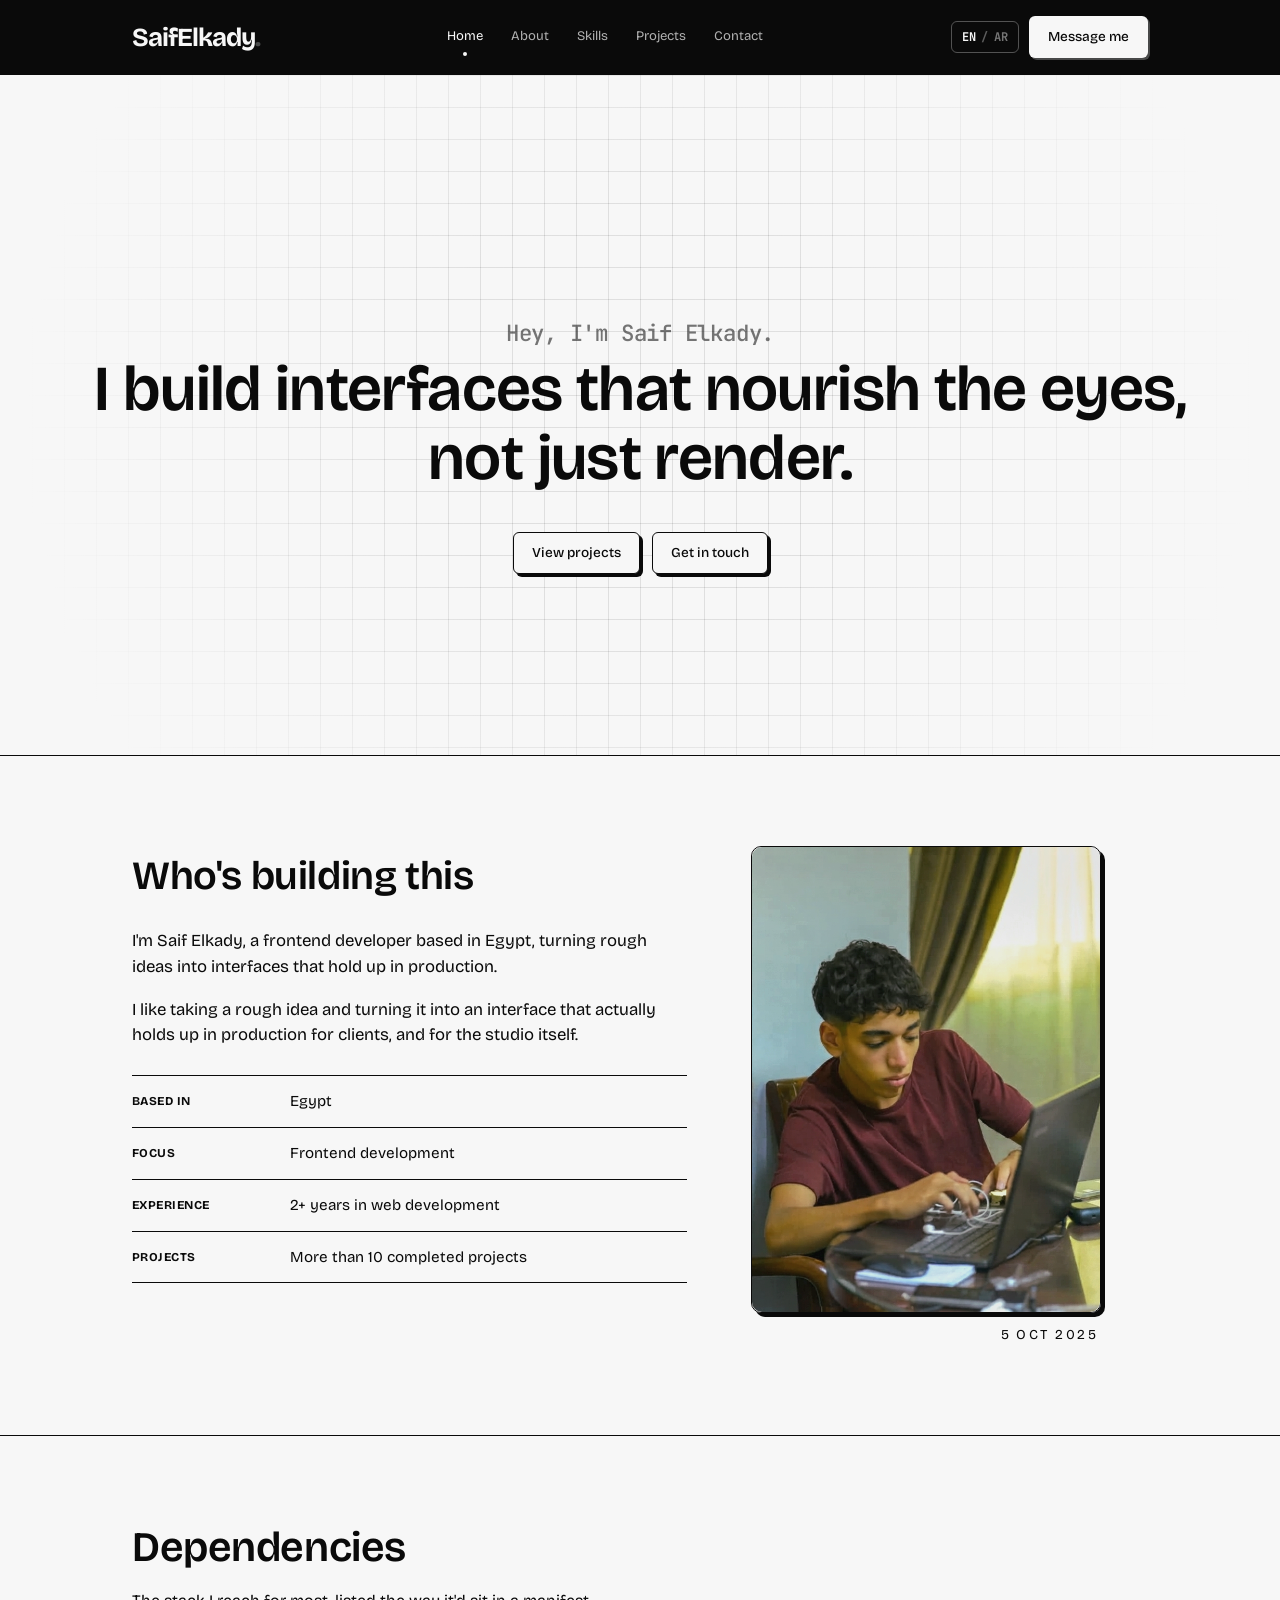
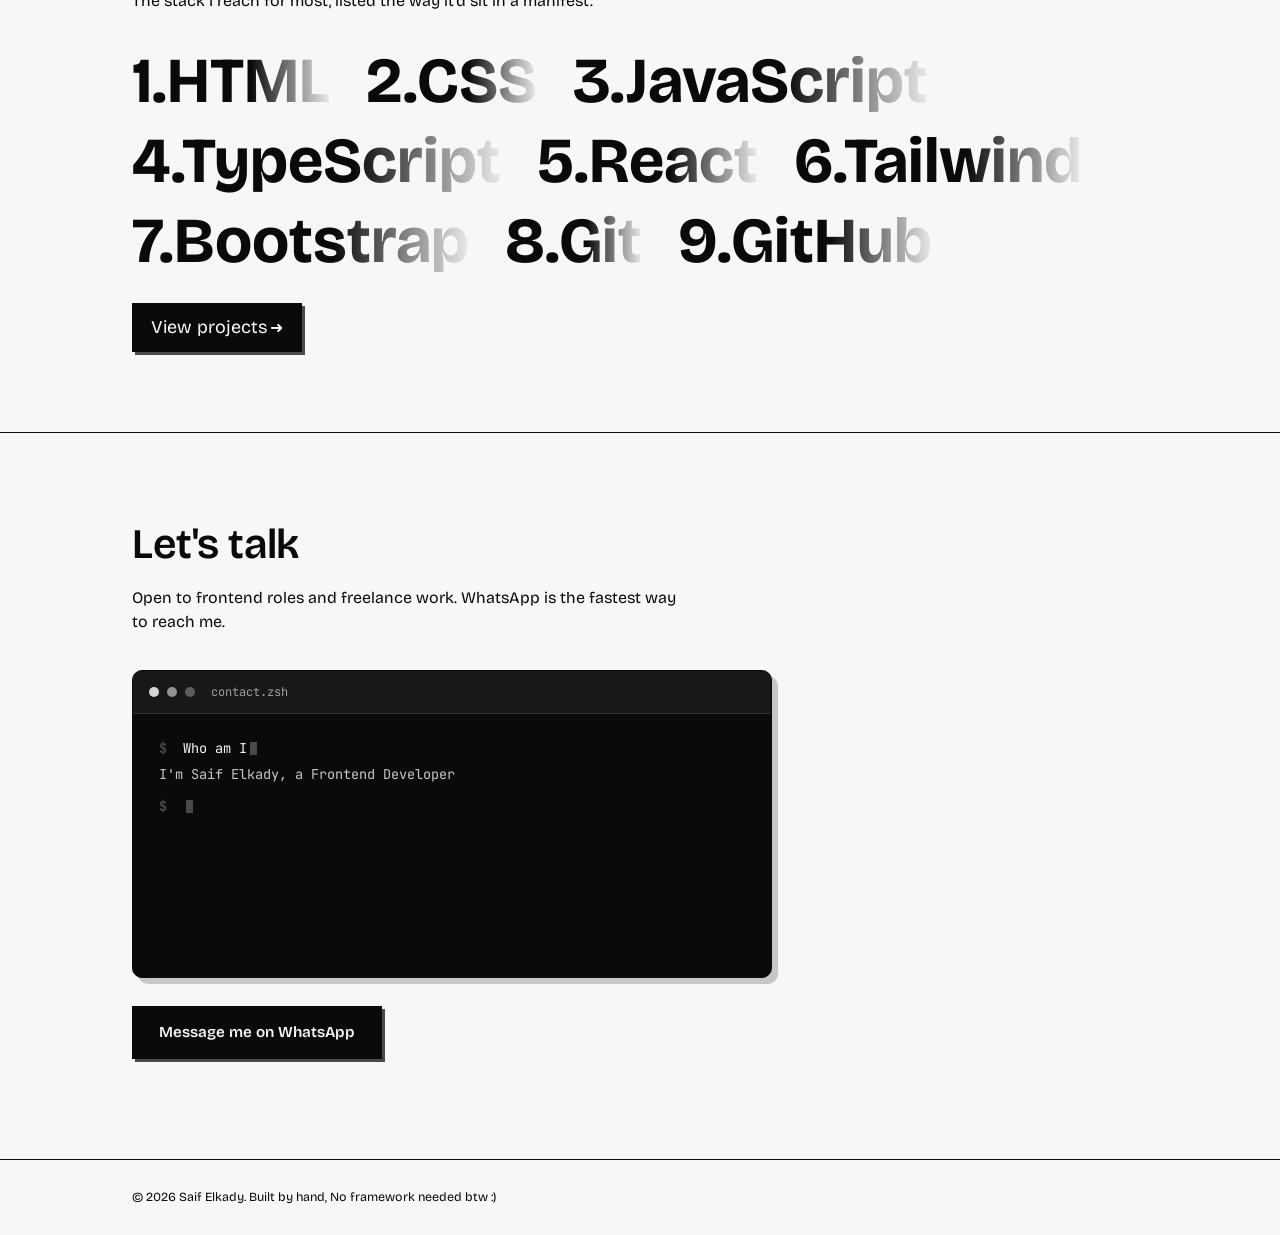
==== commit 35699515: "Refactor contact CTA text, update image source, and enhance styling for better layout and responsive" ====
--- a/index.html
+++ b/index.html
@@ -109,8 +109,10 @@
                 </div>
                 <div class="about-photo">
                     <div class="photo-frame">
-                        <span>saif.jpg</span>
+                        <img src="saifelkady.png" alt="Saif Elkady" class="about-image">
+                        
                     </div>
+                    <span class="date">5 OCT 2025</span>
                 </div>
             </div>
         </section>
@@ -169,7 +171,6 @@
     <footer class="footer">
         <div class="section-inner footer-inner">
             <span data-i18n="footer.line">© 2026 Saif Elkady. Built by hand, No framework needed btw :)</span>
-            <a href="#hero" class="back-top" data-i18n="footer.backTop">Back to top ↑</a>
         </div>
     </footer>
 
--- a/style.css
+++ b/style.css
@@ -28,7 +28,7 @@
 }
 
 *::selection {
-    background: var(--accent-selection);
+    background: var(--black);
     color: var(--white);
 }
 
@@ -426,13 +426,13 @@
     padding: 88px 32px 60px;
     overflow: hidden;
     isolation: isolate;
-    min-height: 620px;
+    min-height: 680px;
     display: flex;
     align-items: center;
     justify-content: center;
     background-image:
-        linear-gradient(to right, rgba(10, 10, 10, 0.05) 1px, transparent 1px),
-        linear-gradient(to bottom, rgba(10, 10, 10, 0.05) 1px, transparent 1px);
+        linear-gradient(to right, rgba(10, 10, 10, 0.10) 1px, transparent 1px),
+        linear-gradient(to bottom, rgb(10, 10, 10, 0.10) 1px, transparent 1px);
     background-size: 32px 32px;
     --mx: 50%;
     --my: 42%;
@@ -451,7 +451,7 @@
     content: "";
     position: absolute;
     inset: 0;
-    background: radial-gradient(420px circle at var(--mx) var(--my), rgba(10, 10, 10, 0.06), transparent 70%);
+    background: radial-gradient(420px circle at var(--mx) var(--my), rgba(51, 50, 50, 0.151), transparent 70%);
     pointer-events: none;
     z-index: 2;
     opacity: 0;
@@ -632,11 +632,12 @@
 .about-photo {
     display: flex;
     justify-content: center;
+    flex-direction: column;
 }
 
 .photo-frame {
     width: 100%;
-    max-width: 320px;
+    max-width: 350px;
     aspect-ratio: 3/4;
     border: 1px solid var(--border);
     border-radius: var(--radius);
@@ -649,6 +650,24 @@
     background: repeating-linear-gradient(135deg, rgba(10, 10, 10, 0.04) 0 2px, transparent 2px 14px);
     box-shadow: calc(4px * var(--dir)) 4px 0px var(--black);
     direction: ltr;
+}
+
+.photo-frame img {
+    width: 100%;
+    height: 100%;
+    object-fit: cover;
+    object-position: -120px;
+    border-radius: var(--radius);
+}
+
+.date {
+    display: inline-block;
+    margin-top: 12px;
+    margin-right: 50px;
+    font-size: 0.85rem;
+    letter-spacing: 0.18em;
+    color: var(--text);
+    text-align: right;
 }
 
 @media (max-width: 860px) {
@@ -901,6 +920,7 @@
 
 .project-row-desc {
     margin-top: 8px;
+    margin-bottom: 8px;
     max-width: 46ch;
     font-size: 0.92rem;
     color: inherit;
@@ -915,7 +935,6 @@
 }
 
 .project-row-tag {
-    font-family: var(--font-mono);
     font-size: 0.7rem;
     text-transform: uppercase;
     letter-spacing: 0.04em;
@@ -960,7 +979,6 @@
 }
 
 .tag-chip {
-    font-family: var(--font-mono);
     font-size: 0.72rem;
     padding: 5px 12px;
     border-radius: 20px;
